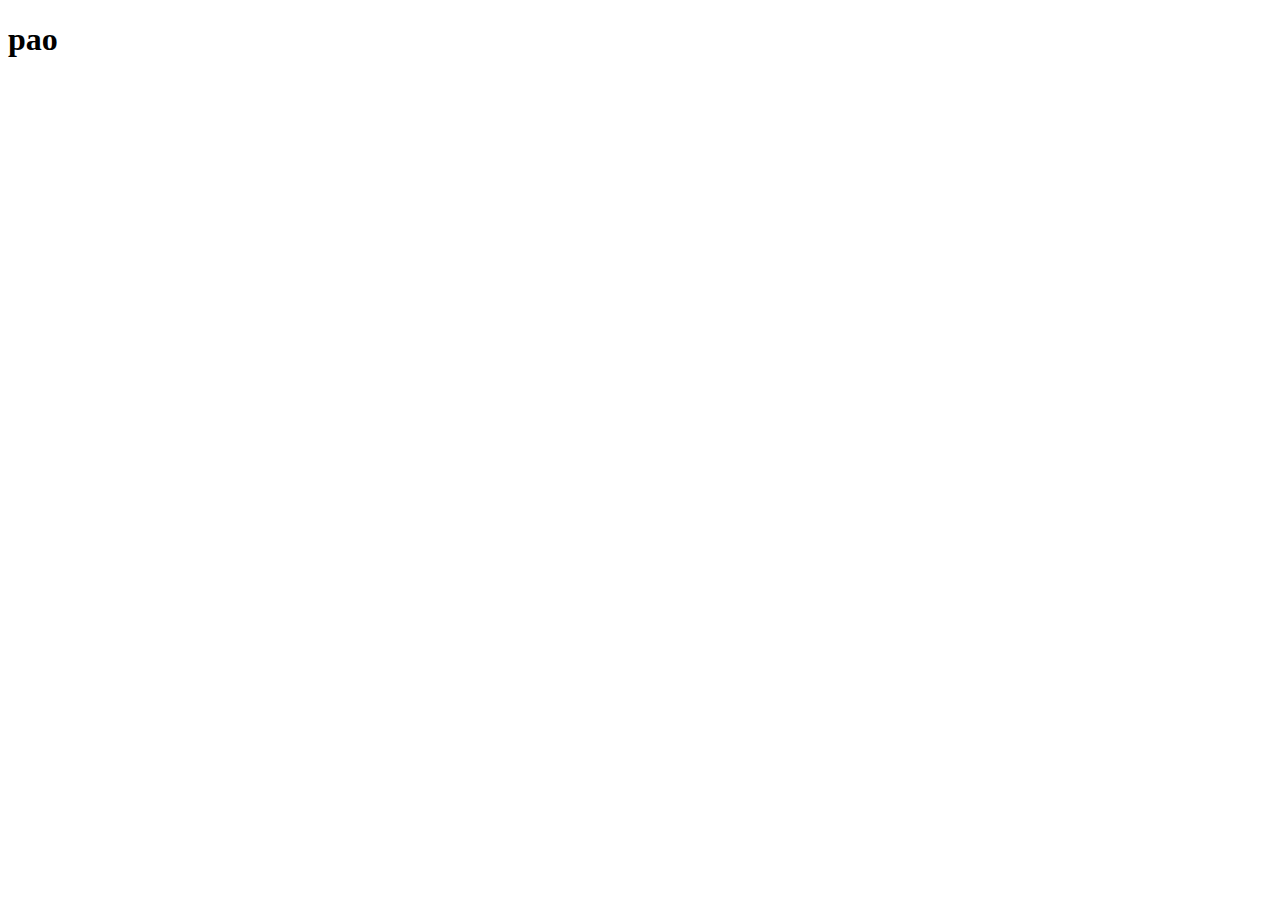
==== src/index.html @ 6a269431 "start" ====
<!DOCTYPE html>
<html lang="pt-br">
<head>
    <meta charset="UTF-8">
    <meta http-equiv="X-UA-Compatible" content="IE=edge">
    <meta name="viewport" content="width=device-width, initial-scale=1.0">
    <link rel="stylesheet" href="style.css">
    <title>Document</title>
</head>
<body>
    <h1>pao</h1>
</body>
</html>
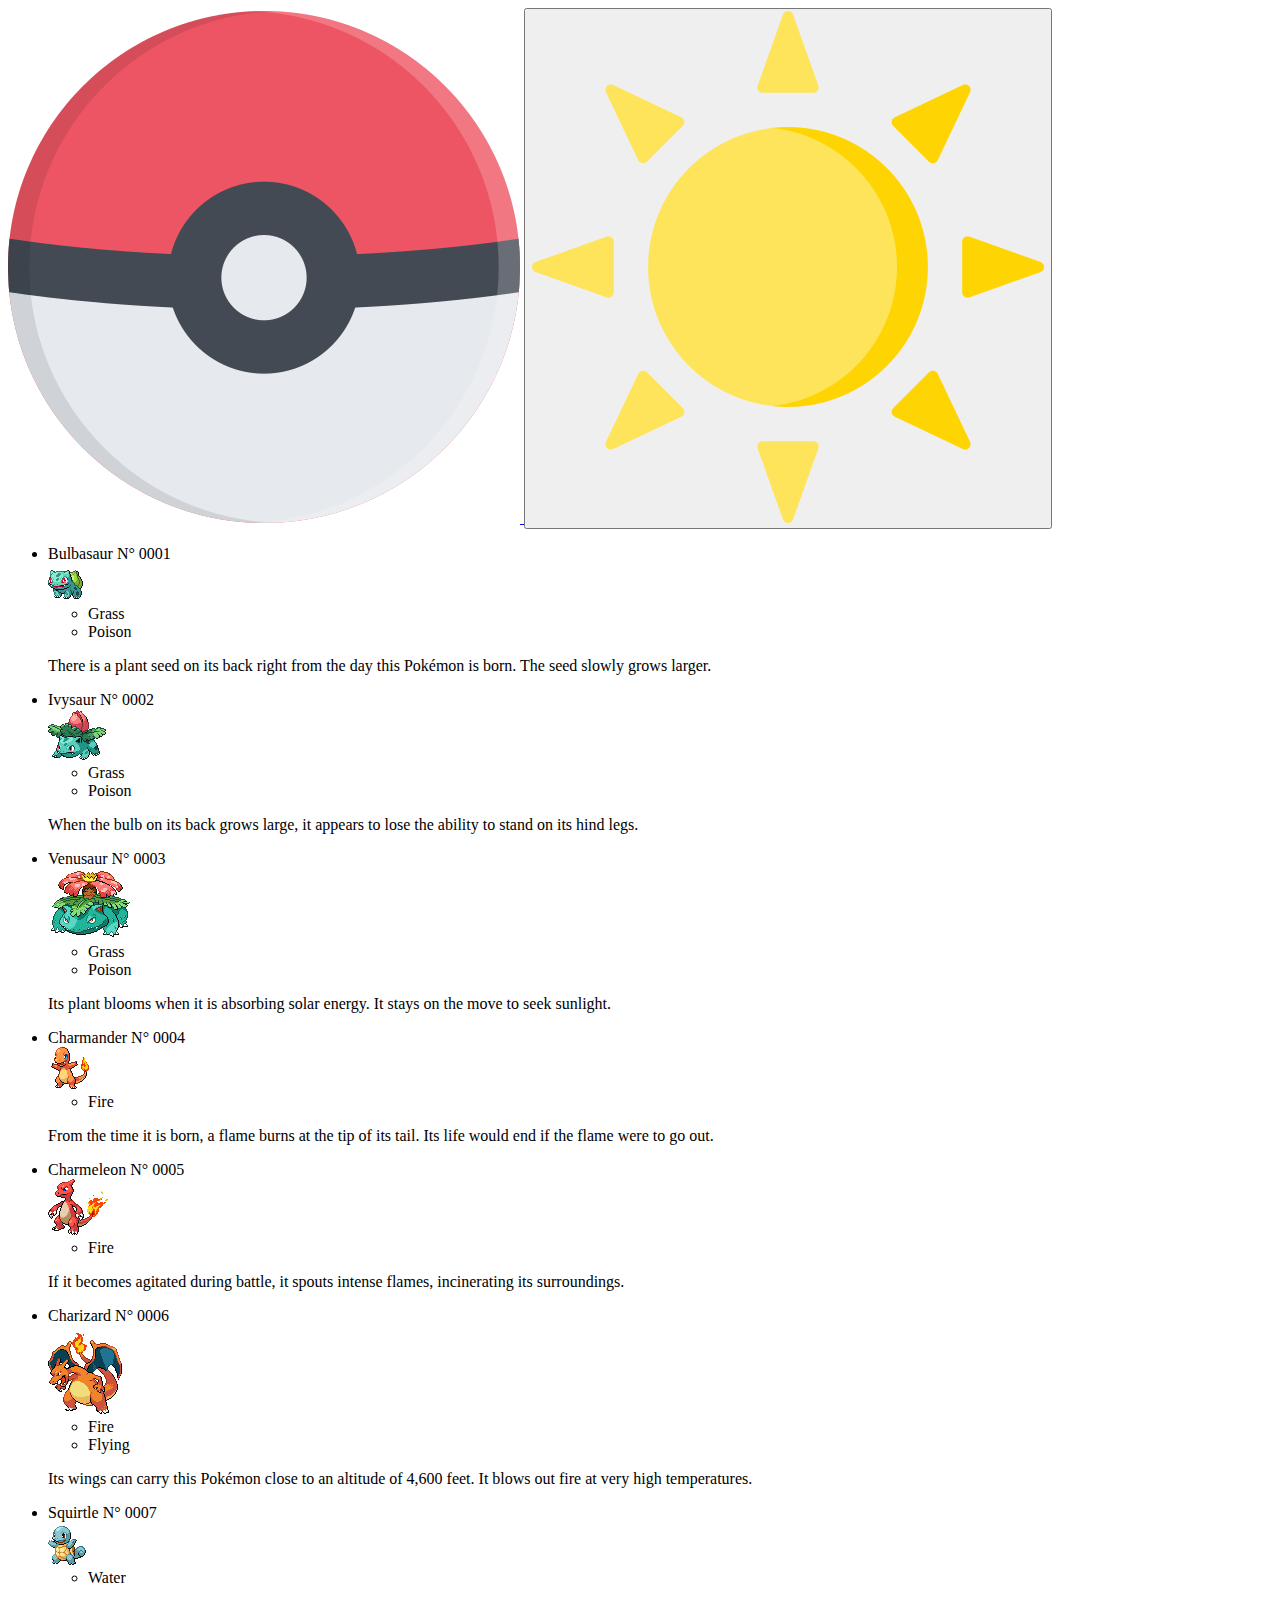
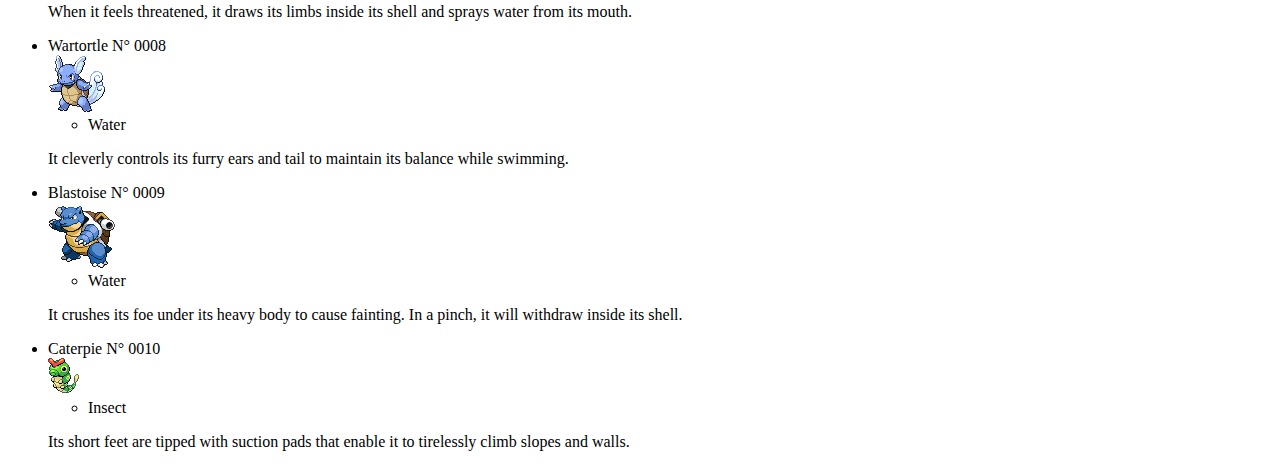
==== commit 2524df43: "html-v1" ====
--- a/src/index.html
+++ b/src/index.html
@@ -1,13 +1,231 @@
 <!DOCTYPE html>
-<html lang="pt-br">
+<html lang="en">
 <head>
     <meta charset="UTF-8">
     <meta http-equiv="X-UA-Compatible" content="IE=edge">
     <meta name="viewport" content="width=device-width, initial-scale=1.0">
-    <link rel="stylesheet" href="style.css">
-    <title>Document</title>
+
+    <link rel="stylesheet" href="">
+    <link rel="preconnect" href="https://fonts.googleapis.com">
+    <link rel="preconnect" href="https://fonts.gstatic.com" crossorigin>
+    <link href="https://fonts.googleapis.com/css2?family=Poppins:wght@300;500;800&display=swap" rel="stylesheet">
+
+    <title>Legendy Desk - The ultimate PokeDex</title>
 </head>
 <body>
-    <h1>pao</h1>
+    <header>
+
+        <a href="#">
+            <img src="images/pokeball.png" alt="pokeball-logo" class="logo">
+        </a>
+        <button id="theme-button">
+            <img src="images/sun.png" alt="sun-button" class="button-img">
+        </button>
+       
+    </header>
+
+    <main>
+
+        <ul class="poke-list">
+            <li class="poke-card">
+
+                <div class="info">
+                    <!-- span =  -->
+                    <span>Bulbasaur</span>
+                    <span>N° 0001</span>
+                </div>
+
+                <img src="images/bulbasaur.gif" alt="bulbasaur" class="poke-gif">
+
+                <ul class="types">
+                    <li class="grass-type">Grass</li>
+                    <li class="poison-type">Poison</li>
+                </ul>
+
+                <p class="desc">
+                    There is a plant seed on its back right from the day this Pokémon is born. The seed slowly grows 
+                    larger.
+                </p>
+
+            </li>
+            <li class="poke-card">
+
+                <div class="info">
+                    <!-- span =  -->
+                    <span>Ivysaur</span>
+                    <span>N° 0002</span>
+                </div>
+
+                <img src="images/ivysaur.gif" alt="ivysaur" class="poke-gif">
+
+                <ul class="types">
+                    <li class="grass-type">Grass</li>
+                    <li class="poison-type">Poison</li>
+                </ul>
+
+                <p class="desc">
+                    When the bulb on its back grows large, it appears to lose the ability to stand on its hind legs.
+                </p>
+
+            </li>
+            <li class="poke-card">
+
+                <div class="info">
+                    <!-- span =  -->
+                    <span>Venusaur</span>
+                    <span>N° 0003</span>
+                </div>
+
+                <img src="images/venusaur.gif" alt="venusaur" class="poke-gif">
+
+                <ul class="types">
+                    <li class="grass-type">Grass</li>
+                    <li class="poison-type">Poison</li>
+                </ul>
+
+                <p class="desc">
+                    Its plant blooms when it is absorbing solar energy. It stays on the move to seek sunlight.
+                </p>
+
+            </li>
+            <li class="poke-card">
+
+                <div class="info">
+                    <!-- span =  -->
+                    <span>Charmander</span>
+                    <span>N° 0004</span>
+                </div>
+
+                <img src="images/charmander.gif" alt="charmander" class="poke-gif">
+
+                <ul class="types">
+                    <li class="fire-type">Fire</li>
+                </ul>
+
+                <p class="desc">
+                    From the time it is born, a flame burns at the tip of its tail. Its life would end if the flame were 
+                    to go out.
+                </p>
+
+            </li>
+            <li class="poke-card">
+
+                <div class="info">
+                    <!-- span =  -->
+                    <span>Charmeleon</span>
+                    <span>N° 0005</span>
+                </div>
+
+                <img src="images/charmeleon.gif" alt="charmeleon" class="poke-gif">
+
+                <ul class="types">
+                    <li class="fire-type">Fire</li>
+                </ul>
+
+                <p class="desc">
+                    If it becomes agitated during battle, it spouts intense flames, incinerating its surroundings.
+                </p>
+
+            </li>
+            <li class="poke-card">
+
+                <div class="info">
+                    <!-- span =  -->
+                    <span>Charizard</span>
+                    <span>N° 0006</span>
+                </div>
+
+                <img src="images/charizard.gif" alt="charizard" class="poke-gif">
+
+                <ul class="types">
+                    <li class="fire-type">Fire</li>
+                    <li class="flying-type">Flying</li>
+                </ul>
+
+                <p class="desc">
+                    Its wings can carry this Pokémon close to an altitude of 4,600 feet. It blows out fire at very high 
+                    temperatures.
+                </p>
+
+            </li>
+            <li class="poke-card">
+
+                <div class="info">
+                    <!-- span =  -->
+                    <span>Squirtle</span>
+                    <span>N° 0007</span>
+                </div>
+
+                <img src="images/squirtle.gif" alt="squirtle" class="poke-gif">
+
+                <ul class="types">
+                    <li class="water-type">Water</li>
+                </ul>
+
+                <p class="desc">
+                    When it feels threatened, it draws its limbs inside its shell and sprays water from its mouth.
+                </p>
+
+            </li>
+            <li class="poke-card">
+
+                <div class="info">
+                    <!-- span =  -->
+                    <span>Wartortle</span>
+                    <span>N° 0008</span>
+                </div>
+
+                <img src="images/wartortle.gif" alt="wartortle" class="poke-gif">
+
+                <ul class="types">
+                    <li class="water-type">Water</li>
+                </ul>
+
+                <p class="desc">
+                    It cleverly controls its furry ears and tail to maintain its balance while swimming.
+                </p>
+
+            </li>
+            <li class="poke-card">
+
+                <div class="info">
+                    <!-- span =  -->
+                    <span>Blastoise</span>
+                    <span>N° 0009</span>
+                </div>
+
+                <img src="images/blastoise.gif" alt="blastoise" class="poke-gif">
+
+                <ul class="types">
+                    <li class="water-type">Water</li>
+                </ul>
+
+                <p class="desc">
+                    It crushes its foe under its heavy body to cause fainting. In a pinch, it will withdraw inside its shell.
+                </p>
+
+            </li>
+            <li class="poke-card">
+
+                <div class="info">
+                    <!-- span =  -->
+                    <span>Caterpie</span>
+                    <span>N° 0010</span>
+                </div>
+
+                <img src="images/caterpie.gif" alt="caterpie" class="poke-gif">
+
+                <ul class="types">
+                    <li class="insect-type">Insect</li>
+                </ul>
+
+                <p class="desc">
+                    Its short feet are tipped with suction pads that enable it to tirelessly climb slopes and walls.
+                </p>
+
+            </li>
+        </ul>
+
+    </main>
 </body>
 </html>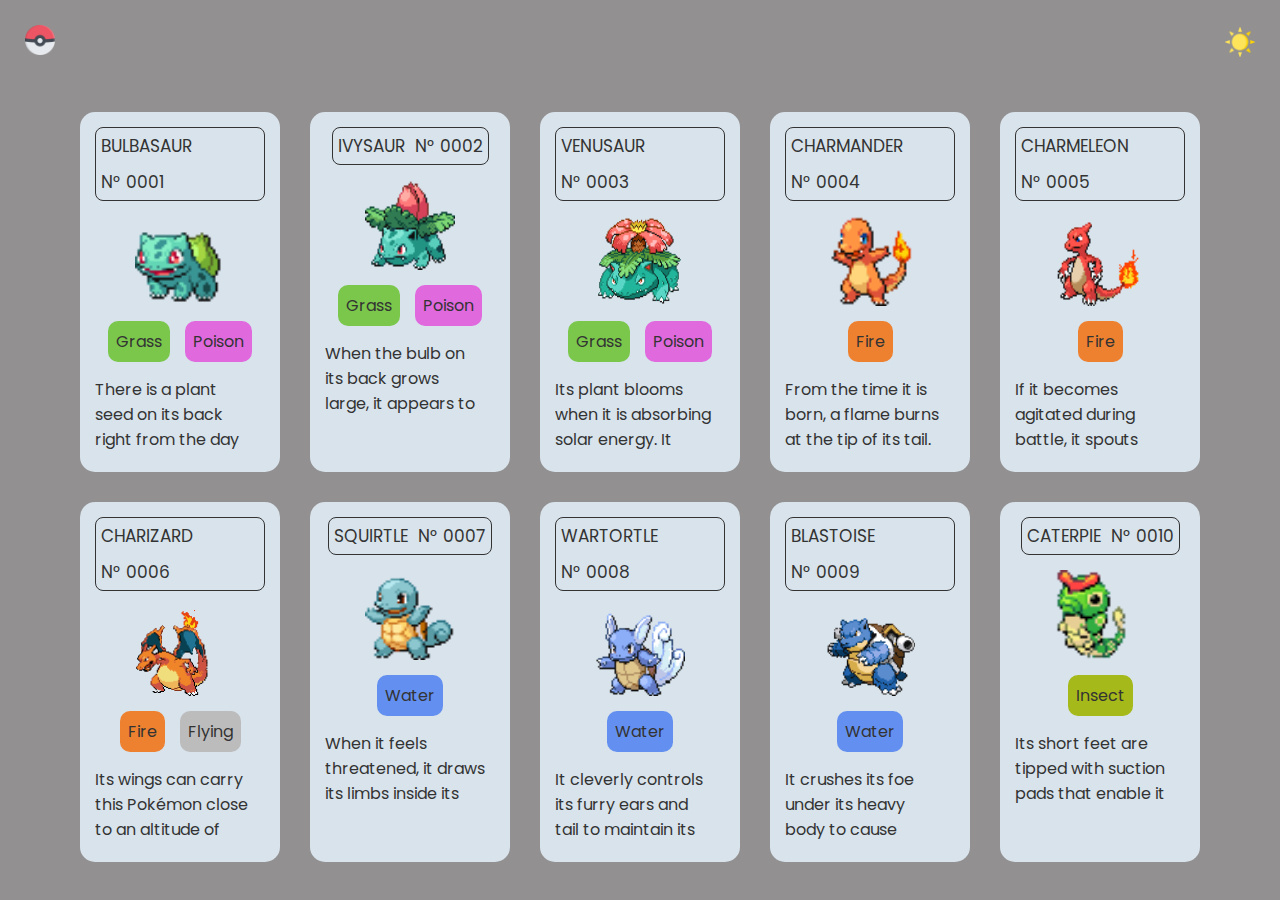
==== commit af3429c3: "css-v1" ====
--- a/src/index.html
+++ b/src/index.html
@@ -5,7 +5,10 @@
     <meta http-equiv="X-UA-Compatible" content="IE=edge">
     <meta name="viewport" content="width=device-width, initial-scale=1.0">
 
-    <link rel="stylesheet" href="">
+    <link rel="stylesheet" href="css/reset.css">
+    <link rel="stylesheet" href="css/style.css">
+    <link rel="stylesheet" href="css/scrollbar.css">
+
     <link rel="preconnect" href="https://fonts.googleapis.com">
     <link rel="preconnect" href="https://fonts.gstatic.com" crossorigin>
     <link href="https://fonts.googleapis.com/css2?family=Poppins:wght@300;500;800&display=swap" rel="stylesheet">
--- a/src/css/style.css
+++ b/src/css/style.css
@@ -0,0 +1,136 @@
+body{
+    font-family: 'Poppins', sans-serif;
+    max-width: 1280px; /* largura maxima */
+    margin: 0 auto;
+
+    background: #5e5b5bad;
+    color: #333333;
+}
+
+body.dark{
+    background: #212121;
+    color: #f5f5f5;
+}
+
+.dark .poke-card{
+    background: #a8a8a8;
+}
+
+header{
+    display: flex;
+    flex-direction: row;
+    justify-content: space-between;
+
+    padding: 25px;
+}
+
+main{
+    padding: 25px;
+}
+
+.poke-list{
+    display: flex;
+    justify-content: center;
+    flex-wrap: wrap; /* transforma linha em coluna caso ultrapasse o tamanho da tela */
+    gap: 30px;
+}
+
+.poke-card{
+    background: #d8e3ec;
+    width: 200px;
+    padding: 15px;
+
+    display: flex;
+    flex-direction: column;
+    align-items: center;
+    gap: 15px;
+
+    border-radius: 15px;
+
+    transition: 0.2s ease-in-out;
+}
+
+.poke-card:hover{
+    background: #96d9d6;
+}
+
+.logo:hover, .button-img:hover, .poke-card:hover{
+    transform: scale(1.05);
+    cursor: pointer
+}
+
+.logo, .button-img{
+    width: 30px;
+}
+
+#theme-button{
+    background: none;
+    border: none;
+}
+
+.info{
+    display: flex;
+    justify-content: space-between;
+
+    flex-wrap: wrap;
+    border: 1px solid #333333;
+    border-radius: 8px;
+}
+
+.info span{
+    padding: 5px;
+    text-transform: uppercase;
+    font-size: 17px;
+}
+
+.poke-gif{
+    width: 90px;
+    height: 90px;
+}
+
+.types{
+    display: flex;
+    gap: 15px;
+}
+
+.grass-type{
+    background: #7ac74c;
+    padding: 8px;
+    border-radius: 10px;
+}
+
+.poison-type{
+    background: #df67ddfb;
+    padding: 8px;
+    border-radius: 10px;
+}
+
+.fire-type{
+    background: #ee8130;
+    padding: 8px;
+    border-radius: 10px;
+}
+
+.flying-type{
+    background: #bdbcbc;
+    padding: 8px;
+    border-radius: 10px;
+}
+
+.water-type{
+    background: #6390f0;
+    padding: 8px;
+    border-radius: 10px;
+}
+
+.insect-type{
+    background: #a6b91a;
+    padding: 8px;
+    border-radius: 10px;
+}
+
+.desc{
+    max-height: 80px;
+    padding-right: 10px;
+    overflow-y: scroll; /* adiciona um scrool caso ultrapasse a altura */
+}--- a/src/css/scrollbar.css
+++ b/src/css/scrollbar.css
@@ -0,0 +1,15 @@
+/* ===== Scrollbar CSS ===== */
+
+*::-webkit-scrollbar {
+    width: 12px;
+  }
+
+  *::-webkit-scrollbar-track {
+    background: #f1e9e9;
+  }
+
+  *::-webkit-scrollbar-thumb {
+    background-color: #582965;
+    border-radius: 10px;
+    border: 3px solid #ffffff;
+  }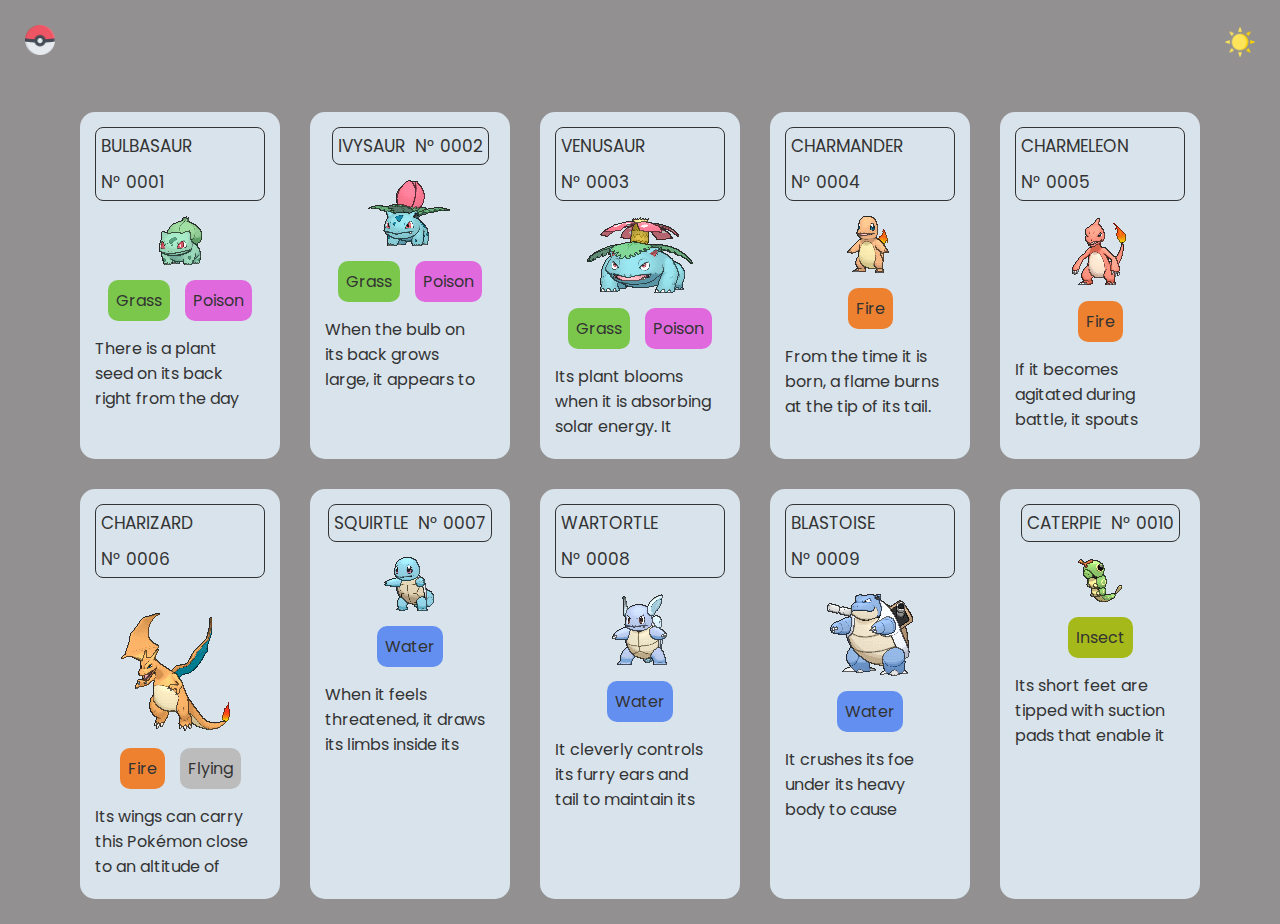
==== commit 33ace42a: "javascript" ====
--- a/src/index.html
+++ b/src/index.html
@@ -5,6 +5,8 @@
     <meta http-equiv="X-UA-Compatible" content="IE=edge">
     <meta name="viewport" content="width=device-width, initial-scale=1.0">
 
+    <link rel="shortcut icon" href="images/pokeball.png" type="image/x-icon">
+
     <link rel="stylesheet" href="css/reset.css">
     <link rel="stylesheet" href="css/style.css">
     <link rel="stylesheet" href="css/scrollbar.css">
@@ -13,7 +15,7 @@
     <link rel="preconnect" href="https://fonts.gstatic.com" crossorigin>
     <link href="https://fonts.googleapis.com/css2?family=Poppins:wght@300;500;800&display=swap" rel="stylesheet">
 
-    <title>Legendy Desk - The ultimate PokeDex</title>
+    <title>LegendyDex - The ultimate PokeDex</title>
 </head>
 <body>
     <header>
@@ -21,7 +23,7 @@
         <a href="#">
             <img src="images/pokeball.png" alt="pokeball-logo" class="logo">
         </a>
-        <button id="theme-button">
+        <button id="theme-button" onclick="trocar_tema()">
             <img src="images/sun.png" alt="sun-button" class="button-img">
         </button>
        
@@ -230,5 +232,7 @@
         </ul>
 
     </main>
+
+    <script src="js/script.js"></script>
 </body>
 </html>--- a/src/css/style.css
+++ b/src/css/style.css
@@ -83,10 +83,10 @@
     font-size: 17px;
 }
 
-.poke-gif{
-    width: 90px;
-    height: 90px;
-}
+/* .poke-gif{
+    width: 70px;
+    height: 70px;
+} */
 
 .types{
     display: flex;
